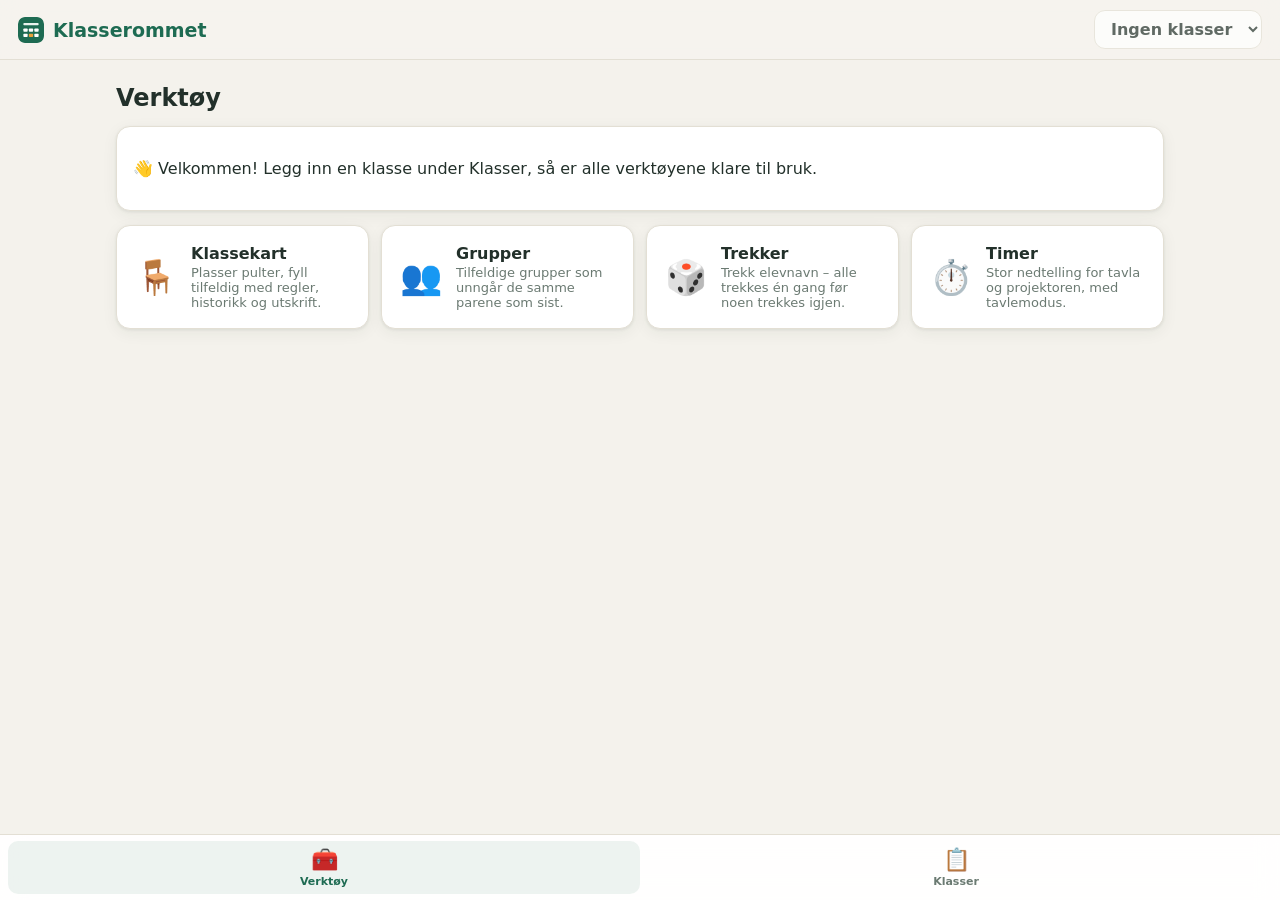
==== index.html @ f8b370c9 "Klasserommet v1: klassekart med historikk, grupper, trekker, timer PWA uten backend – alle elevdata " ====
<!doctype html>
<html lang="nb">
<head>
<meta charset="utf-8">
<title>Klasserommet</title>
<meta name="viewport" content="width=device-width, initial-scale=1, viewport-fit=cover">
<meta name="theme-color" content="#1e6b52">
<meta name="description" content="Verktøykasse for lærere: klassekart med historikk, grupper, navnetrekking og timer. Alt lagres lokalt på enheten.">
<link rel="manifest" href="manifest.webmanifest">
<link rel="icon" href="icons/favicon.svg" type="image/svg+xml">
<link rel="apple-touch-icon" href="icons/icon-180.png">
<meta name="apple-mobile-web-app-capable" content="yes">
<meta name="mobile-web-app-capable" content="yes">
<meta name="apple-mobile-web-app-status-bar-style" content="default">
<meta name="apple-mobile-web-app-title" content="Klasserommet">
<link rel="stylesheet" href="styles.css">
</head>
<body>
<header class="app-header no-print">
  <a class="brand" href="#/verktoy"><img class="brand-mark" src="icons/favicon.svg" alt="">Klasserommet</a>
  <select id="classPicker" class="class-picker" aria-label="Velg klasse"></select>
</header>
<main id="view"></main>
<nav class="tabbar no-print">
  <a href="#/verktoy" data-tab="verktoy"><span class="tab-ico">🧰</span>Verktøy</a>
  <a href="#/klasser" data-tab="klasser"><span class="tab-ico">📋</span>Klasser</a>
</nav>
<script type="module" src="js/app.js"></script>
</body>
</html>
---- styles.css ----
* { box-sizing: border-box; }

:root {
  --bg: #f4f2ec;
  --panel: #ffffff;
  --ink: #22302a;
  --muted: #6b7a72;
  --line: #e3dfd4;
  --brand: #1e6b52;
  --accent: #e8a13a;
  --danger: #c0442c;
  --gridline: rgba(30, 60, 45, .05);
  --radius: 14px;
  --shadow: 0 1px 3px rgba(30, 50, 40, .08), 0 4px 16px rgba(30, 50, 40, .06);
}

html, body { margin: 0; }

body {
  font-family: -apple-system, BlinkMacSystemFont, 'Segoe UI', system-ui, sans-serif;
  background: var(--bg);
  color: var(--ink);
  -webkit-font-smoothing: antialiased;
  -webkit-tap-highlight-color: transparent;
}

button { font-family: inherit; }
h2, h3, h4 { margin: 0 0 8px; }

/* ---------- Ramme ---------- */

.app-header {
  position: sticky;
  top: 0;
  display: flex;
  align-items: center;
  justify-content: space-between;
  gap: 12px;
  padding: calc(10px + env(safe-area-inset-top)) 18px 10px;
  background: rgba(246, 244, 238, .92);
  backdrop-filter: blur(12px);
  -webkit-backdrop-filter: blur(12px);
  border-bottom: 1px solid var(--line);
  z-index: 40;
}

.brand {
  display: flex;
  align-items: center;
  gap: 9px;
  font-weight: 800;
  font-size: 19px;
  color: var(--brand);
  text-decoration: none;
}

.brand-mark { width: 26px; height: 26px; border-radius: 7px; }

.class-picker {
  padding: 8px 12px;
  border: 1px solid var(--line);
  border-radius: 11px;
  font: inherit;
  font-weight: 600;
  background: #fff;
  color: var(--ink);
  max-width: 46vw;
}

main {
  max-width: 1080px;
  margin: 0 auto;
  padding: 18px 16px calc(96px + env(safe-area-inset-bottom));
}

.tabbar {
  position: fixed;
  left: 0;
  right: 0;
  bottom: 0;
  display: flex;
  background: rgba(255, 255, 255, .93);
  backdrop-filter: blur(12px);
  -webkit-backdrop-filter: blur(12px);
  border-top: 1px solid var(--line);
  padding: 6px 8px calc(6px + env(safe-area-inset-bottom));
  z-index: 40;
}

.tabbar a {
  flex: 1;
  display: flex;
  flex-direction: column;
  align-items: center;
  gap: 2px;
  text-decoration: none;
  color: var(--muted);
  font-size: 11px;
  font-weight: 600;
  padding: 6px 0;
  border-radius: 10px;
}

.tab-ico { font-size: 22px; line-height: 1.2; }
.tabbar a.active { color: var(--brand); background: rgba(30, 107, 82, .08); }

/* ---------- Byggeklosser ---------- */

.view-head {
  display: flex;
  justify-content: space-between;
  align-items: center;
  gap: 12px;
  margin: 6px 0 14px;
  flex-wrap: wrap;
}

.view-head h2 { margin: 0; font-size: 24px; }

.panel {
  background: var(--panel);
  border: 1px solid var(--line);
  border-radius: var(--radius);
  padding: 16px;
  box-shadow: var(--shadow);
  margin-bottom: 14px;
}

.btn {
  display: inline-flex;
  align-items: center;
  justify-content: center;
  gap: 6px;
  padding: 9px 16px;
  border-radius: 11px;
  border: 1px solid var(--line);
  background: #fff;
  color: var(--ink);
  font-size: 14.5px;
  font-weight: 600;
  cursor: pointer;
  transition: transform .15s, opacity .15s;
  white-space: nowrap;
}

.btn:active { transform: scale(.97); }
.btn.primary { background: var(--brand); color: #fff; border-color: transparent; }
.btn.danger { color: var(--danger); border-color: rgba(192, 68, 44, .4); }
.btn.big { font-size: 18px; padding: 14px 26px; }
.btn.small { padding: 4px 10px; font-size: 13px; }
.btn[disabled] { opacity: .45; pointer-events: none; }
a.btn { text-decoration: none; }

.input {
  padding: 10px 12px;
  border: 1px solid var(--line);
  border-radius: 11px;
  font: inherit;
  background: #fff;
  color: var(--ink);
  min-width: 0;
}

textarea.input { width: 100%; resize: vertical; }

.seg {
  display: inline-flex;
  background: #eae7de;
  border-radius: 12px;
  padding: 3px;
  gap: 2px;
}

.seg-btn {
  border: none;
  background: transparent;
  padding: 8px 14px;
  border-radius: 9px;
  font-weight: 600;
  font-size: 14px;
  color: var(--muted);
  cursor: pointer;
}

.seg-btn.active { background: #fff; color: var(--ink); box-shadow: 0 1px 2px rgba(0, 0, 0, .08); }

.row { display: flex; gap: 8px; align-items: center; }
.row.wrap { flex-wrap: wrap; }
.row.spread { justify-content: space-between; }
.row.center { justify-content: center; flex-wrap: wrap; }
.form-col { display: flex; flex-direction: column; gap: 10px; }

.chips { display: flex; flex-wrap: wrap; gap: 8px; margin-top: 8px; }

.chip {
  padding: 8px 14px;
  border-radius: 999px;
  border: 1px solid var(--line);
  background: #fff;
  color: var(--ink);
  font-size: 14px;
  font-weight: 500;
  cursor: pointer;
}

.chip.absent { opacity: .45; text-decoration: line-through; }
.chip.done { background: var(--brand); color: #fff; border-color: transparent; opacity: .75; }

.stepper { display: inline-flex; align-items: center; gap: 2px; }
.stepper-val { min-width: 38px; text-align: center; font-weight: 800; font-size: 18px; }

.muted { color: var(--muted); }
.small { font-size: 13px; }

.toolbar {
  display: flex;
  flex-wrap: wrap;
  gap: 8px;
  align-items: center;
  margin-bottom: 10px;
}

.contextbar {
  display: flex;
  gap: 10px;
  align-items: center;
  flex-wrap: wrap;
  background: #fff7e8;
  border: 1px solid #ecd9b0;
  border-radius: 12px;
  padding: 8px 12px;
  margin-bottom: 10px;
  font-size: 14px;
}

.linklike {
  background: none;
  border: none;
  color: var(--brand);
  font: inherit;
  font-weight: 600;
  cursor: pointer;
  padding: 6px 2px;
  margin: 2px 0 10px;
}

.rules .rule { padding: 6px 0; border-bottom: 1px dashed var(--line); }
.rules .rule:last-child { border-bottom: none; }

.hist-item {
  display: flex;
  justify-content: space-between;
  align-items: center;
  width: 100%;
  padding: 13px 15px;
  background: #fff;
  border: 1px solid var(--line);
  border-radius: 12px;
  margin-bottom: 8px;
  cursor: pointer;
  font: inherit;
  font-weight: 600;
  text-align: left;
}

.hist-row { padding: 9px 0; border-bottom: 1px solid var(--line); }
.hist-row:last-child { border-bottom: none; }

.empty { text-align: center; padding: 44px 20px; }
.empty-icon { font-size: 40px; margin-bottom: 8px; }
.empty .btn { margin-top: 14px; }

.toast {
  position: fixed;
  left: 50%;
  bottom: calc(92px + env(safe-area-inset-bottom));
  transform: translateX(-50%) translateY(8px);
  background: var(--ink);
  color: #fff;
  padding: 10px 18px;
  border-radius: 999px;
  font-size: 14px;
  font-weight: 500;
  opacity: 0;
  transition: .25s;
  z-index: 100;
  max-width: 88vw;
  text-align: center;
}

.toast.show { opacity: 1; transform: translateX(-50%) translateY(0); }

/* ---------- Verktøy-hub ---------- */

.tool-grid {
  display: grid;
  grid-template-columns: repeat(auto-fill, minmax(230px, 1fr));
  gap: 12px;
}

.tool-card {
  display: flex;
  gap: 14px;
  align-items: center;
  text-decoration: none;
  color: var(--ink);
  margin-bottom: 0;
  padding: 18px;
}

.tool-card:active { transform: scale(.98); }
.tool-ico { font-size: 34px; line-height: 1; }
.tool-info { display: flex; flex-direction: column; gap: 2px; }

.toolnav {
  display: flex;
  gap: 10px;
  align-items: center;
  flex-wrap: wrap;
  margin: 2px 0 12px;
}

.toolnav a.seg-btn { text-decoration: none; }

/* ---------- Klassekart ---------- */

.board-wrap {
  position: relative;
  overflow: hidden;
  border-radius: var(--radius);
  border: 1px solid var(--line);
  background: #edf0e8;
}

.board {
  position: relative;
  transform-origin: top left;
  background-image:
    linear-gradient(var(--gridline) 1px, transparent 1px),
    linear-gradient(90deg, var(--gridline) 1px, transparent 1px);
  background-size: 32px 32px;
}

.board-front {
  position: absolute;
  top: 14px;
  left: 25%;
  width: 50%;
  height: 30px;
  background: #2e5c49;
  color: #dfe9e2;
  border-radius: 8px;
  display: flex;
  align-items: center;
  justify-content: center;
  font-size: 12px;
  font-weight: 600;
  letter-spacing: .35em;
  text-indent: .35em;
}

.desk {
  position: absolute;
  width: 110px;
  height: 64px;
  background: #fff;
  border: 1.5px solid #c9d3cb;
  border-radius: 10px;
  display: flex;
  align-items: center;
  justify-content: center;
  text-align: center;
  font-size: 14px;
  font-weight: 600;
  color: var(--ink);
  box-shadow: 0 1px 2px rgba(20, 40, 30, .08);
  cursor: grab;
  touch-action: none;
  user-select: none;
  -webkit-user-select: none;
  padding: 4px;
}

.desk-name {
  overflow: hidden;
  display: -webkit-box;
  -webkit-line-clamp: 2;
  -webkit-box-orient: vertical;
  line-height: 1.15;
}

.desk.free { border-style: dashed; color: var(--muted); font-weight: 400; background: rgba(255, 255, 255, .55); }
.desk.sel { border-color: var(--accent); box-shadow: 0 0 0 3px rgba(232, 161, 58, .35); }
.desk.snap { border-color: var(--brand); box-shadow: 0 0 0 3px rgba(30, 107, 82, .25); }
.board-wrap.readonly .desk { cursor: default; }

.tip { margin-top: 10px; font-size: 13px; }

/* ---------- Grupper ---------- */

.groups-grid {
  display: grid;
  grid-template-columns: repeat(auto-fill, minmax(210px, 1fr));
  gap: 12px;
}

.group-card { margin-bottom: 0; }
.group-card h3 { margin: 0 0 8px; font-size: 16px; color: var(--brand); }
.group-card ul { margin: 0; padding-left: 20px; line-height: 1.75; }

/* ---------- Trekker ---------- */

.draw-panel { text-align: center; padding: 28px 16px; }

.draw-display {
  font-size: clamp(40px, 8vw, 96px);
  font-weight: 800;
  min-height: 1.3em;
  margin-bottom: 18px;
  color: var(--brand);
  word-break: break-word;
}

/* ---------- Timer ---------- */

.timer-view {
  display: flex;
  flex-direction: column;
  align-items: center;
  gap: 20px;
  padding-top: 24px;
}

.timer-digits {
  font-size: clamp(80px, 18vw, 220px);
  font-weight: 800;
  font-variant-numeric: tabular-nums;
  line-height: 1;
  letter-spacing: .02em;
  color: var(--ink);
}

.timer-digits.urgent { color: var(--danger); }
.timer-digits.done { animation: blink 1s steps(2, start) infinite; color: var(--danger); }

@keyframes blink { to { visibility: hidden; } }

.timer-view.full {
  position: fixed;
  inset: 0;
  z-index: 60;
  margin: 0;
  padding: 0;
  justify-content: center;
  background: #14231d;
}

.timer-view.full .timer-digits { color: #f2f6f1; font-size: clamp(120px, 26vw, 400px); }
.timer-view.full .btn { background: rgba(255, 255, 255, .12); color: #fff; border-color: transparent; }
.timer-view.full .btn.primary { background: var(--brand); }

.timer-exit {
  position: absolute;
  top: calc(14px + env(safe-area-inset-top));
  right: 18px;
}

/* ---------- Utskrift ---------- */

.print-caption { display: none; }

@media print {
  body.print-mode .app-header,
  body.print-mode .tabbar,
  body.print-mode .no-print,
  body.print-mode .tip { display: none !important; }
  body.print-mode main { padding: 0; max-width: none; }
  body.print-mode .print-caption {
    display: block;
    font-size: 20px;
    font-weight: 700;
    margin: 0 0 12px;
  }
  body.print-mode .panel { box-shadow: none; border-color: #bbb; break-inside: avoid; }
  body.print-mode .board-wrap {
    height: auto !important;
    overflow: visible;
    border: none;
    background: #fff;
  }
  body.print-mode .board { transform: scale(.73) !important; background: none; }
  body.print-mode .desk { box-shadow: none; }
}
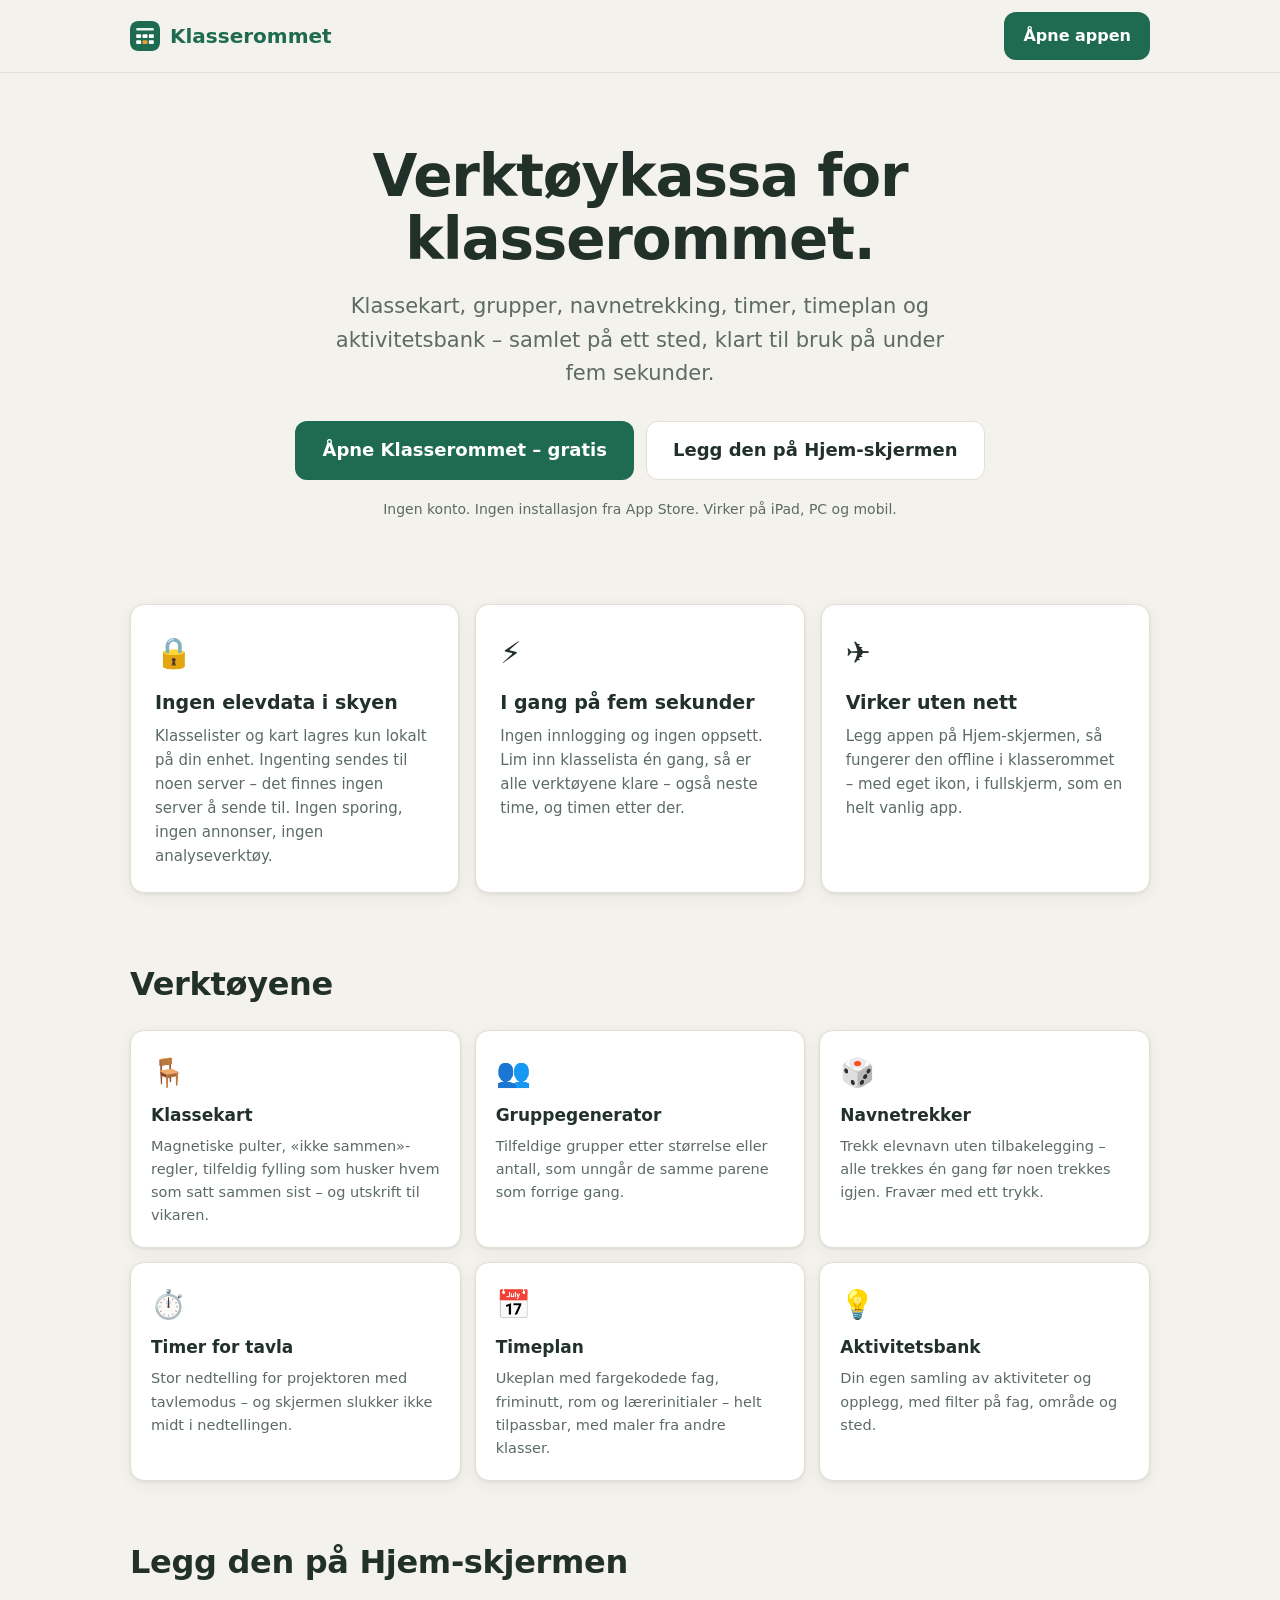
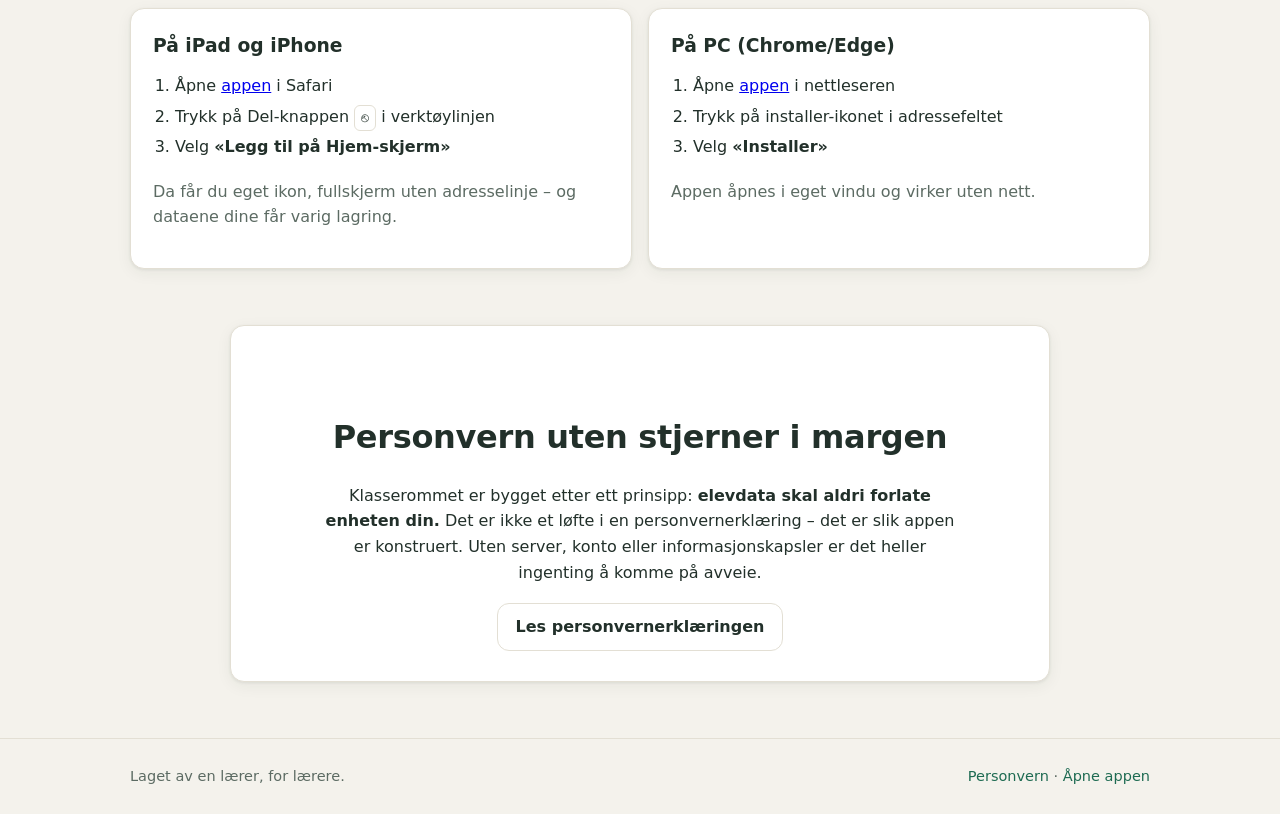
==== commit 0e92566d: "Ekte nettside: forside på roten, appen på /app/ - Landingsside med hero, USP-er, verktøyoversikt og " ====
--- a/index.html
+++ b/index.html
@@ -2,29 +2,118 @@
 <html lang="nb">
 <head>
 <meta charset="utf-8">
-<title>Klasserommet</title>
-<meta name="viewport" content="width=device-width, initial-scale=1, viewport-fit=cover">
+<title>Klasserommet – verktøykassa for lærere</title>
+<meta name="viewport" content="width=device-width, initial-scale=1">
+<meta name="description" content="Klassekart, gruppegenerator, navnetrekking, timer, timeplan og aktivitetsbank – uten innlogging, og uten at elevdata noen gang forlater enheten din. Gratis for lærere.">
+<link rel="canonical" href="https://klasserommet.vercel.app/">
+<meta property="og:title" content="Klasserommet – verktøykassa for lærere">
+<meta property="og:description" content="Klassekart, grupper, trekking, timer og timeplan. Ingen innlogging. Ingen elevdata i skyen.">
+<meta property="og:image" content="https://klasserommet.vercel.app/og.png">
+<meta property="og:url" content="https://klasserommet.vercel.app/">
+<meta property="og:type" content="website">
 <meta name="theme-color" content="#1e6b52">
-<meta name="description" content="Verktøykasse for lærere: klassekart med historikk, grupper, navnetrekking og timer. Alt lagres lokalt på enheten.">
-<link rel="manifest" href="manifest.webmanifest">
-<link rel="icon" href="icons/favicon.svg" type="image/svg+xml">
-<link rel="apple-touch-icon" href="icons/icon-180.png">
-<meta name="apple-mobile-web-app-capable" content="yes">
-<meta name="mobile-web-app-capable" content="yes">
-<meta name="apple-mobile-web-app-status-bar-style" content="default">
-<meta name="apple-mobile-web-app-title" content="Klasserommet">
-<link rel="stylesheet" href="styles.css">
+<link rel="icon" href="/app/icons/favicon.svg" type="image/svg+xml">
+<link rel="icon" href="/favicon-48.png" type="image/png" sizes="48x48">
+<link rel="stylesheet" href="/landing.css">
+<script src="/landing.js" defer></script>
 </head>
 <body>
-<header class="app-header no-print">
-  <a class="brand" href="#/verktoy"><img class="brand-mark" src="icons/favicon.svg" alt="">Klasserommet</a>
-  <select id="classPicker" class="class-picker" aria-label="Velg klasse"></select>
+<header class="site-header">
+  <div class="wrap row-between">
+    <a class="logo" href="/"><img src="/app/icons/favicon.svg" alt="">Klasserommet</a>
+    <a class="btn primary" href="/app/">Åpne appen</a>
+  </div>
 </header>
-<main id="view"></main>
-<nav class="tabbar no-print">
-  <a href="#/verktoy" data-tab="verktoy"><span class="tab-ico">🧰</span>Verktøy</a>
-  <a href="#/klasser" data-tab="klasser"><span class="tab-ico">📋</span>Klasser</a>
-</nav>
-<script type="module" src="js/app.js"></script>
+
+<main>
+  <section class="hero wrap">
+    <h1>Verktøykassa for klasserommet.</h1>
+    <p class="lead">Klassekart, grupper, navnetrekking, timer, timeplan og aktivitetsbank –
+    samlet på ett sted, klart til bruk på under fem sekunder.</p>
+    <div class="cta-row">
+      <a class="btn primary big" href="/app/">Åpne Klasserommet – gratis</a>
+      <a class="btn big" href="#installer">Legg den på Hjem-skjermen</a>
+    </div>
+    <p class="fineprint">Ingen konto. Ingen installasjon fra App Store. Virker på iPad, PC og mobil.</p>
+  </section>
+
+  <section class="wrap usp-grid">
+    <div class="usp">
+      <span class="usp-ico">🔒</span>
+      <h2>Ingen elevdata i skyen</h2>
+      <p>Klasselister og kart lagres kun lokalt på din enhet. Ingenting sendes til noen server –
+      det finnes ingen server å sende til. Ingen sporing, ingen annonser, ingen analyseverktøy.</p>
+    </div>
+    <div class="usp">
+      <span class="usp-ico">⚡</span>
+      <h2>I gang på fem sekunder</h2>
+      <p>Ingen innlogging og ingen oppsett. Lim inn klasselista én gang, så er alle verktøyene klare –
+      også neste time, og timen etter der.</p>
+    </div>
+    <div class="usp">
+      <span class="usp-ico">✈️</span>
+      <h2>Virker uten nett</h2>
+      <p>Legg appen på Hjem-skjermen, så fungerer den offline i klasserommet – med eget ikon,
+      i fullskjerm, som en helt vanlig app.</p>
+    </div>
+  </section>
+
+  <section class="wrap">
+    <h2 class="section-title">Verktøyene</h2>
+    <div class="tools-grid">
+      <a class="tool" href="/klassekart"><span>🪑</span><strong>Klassekart</strong>
+        <p>Magnetiske pulter, «ikke sammen»-regler, tilfeldig fylling som husker hvem som satt sammen sist – og utskrift til vikaren.</p></a>
+      <a class="tool" href="/gruppegenerator"><span>👥</span><strong>Gruppegenerator</strong>
+        <p>Tilfeldige grupper etter størrelse eller antall, som unngår de samme parene som forrige gang.</p></a>
+      <a class="tool" href="/navnetrekker"><span>🎲</span><strong>Navnetrekker</strong>
+        <p>Trekk elevnavn uten tilbakelegging – alle trekkes én gang før noen trekkes igjen. Fravær med ett trykk.</p></a>
+      <div class="tool"><span>⏱️</span><strong>Timer for tavla</strong>
+        <p>Stor nedtelling for projektoren med tavlemodus – og skjermen slukker ikke midt i nedtellingen.</p></div>
+      <div class="tool"><span>📅</span><strong>Timeplan</strong>
+        <p>Ukeplan med fargekodede fag, friminutt, rom og lærerinitialer – helt tilpassbar, med maler fra andre klasser.</p></div>
+      <div class="tool"><span>💡</span><strong>Aktivitetsbank</strong>
+        <p>Din egen samling av aktiviteter og opplegg, med filter på fag, område og sted.</p></div>
+    </div>
+  </section>
+
+  <section class="wrap install" id="installer">
+    <h2 class="section-title">Legg den på Hjem-skjermen</h2>
+    <div class="install-cols">
+      <div>
+        <h3>På iPad og iPhone</h3>
+        <ol>
+          <li>Åpne <a href="/app/">appen</a> i Safari</li>
+          <li>Trykk på Del-knappen <span class="key">⎋</span> i verktøylinjen</li>
+          <li>Velg <strong>«Legg til på Hjem-skjerm»</strong></li>
+        </ol>
+        <p class="muted">Da får du eget ikon, fullskjerm uten adresselinje – og dataene dine får varig lagring.</p>
+      </div>
+      <div>
+        <h3>På PC (Chrome/Edge)</h3>
+        <ol>
+          <li>Åpne <a href="/app/">appen</a> i nettleseren</li>
+          <li>Trykk på installer-ikonet i adressefeltet</li>
+          <li>Velg <strong>«Installer»</strong></li>
+        </ol>
+        <p class="muted">Appen åpnes i eget vindu og virker uten nett.</p>
+      </div>
+    </div>
+  </section>
+
+  <section class="wrap privacy-note">
+    <h2 class="section-title">Personvern uten stjerner i margen</h2>
+    <p>Klasserommet er bygget etter ett prinsipp: <strong>elevdata skal aldri forlate enheten din.</strong>
+    Det er ikke et løfte i en personvernerklæring – det er slik appen er konstruert. Uten server,
+    konto eller informasjonskapsler er det heller ingenting å komme på avveie.</p>
+    <a class="btn" href="/personvern">Les personvernerklæringen</a>
+  </section>
+</main>
+
+<footer class="site-footer">
+  <div class="wrap row-between">
+    <span>Laget av en lærer, for lærere.</span>
+    <nav><a href="/personvern">Personvern</a> · <a href="/app/">Åpne appen</a></nav>
+  </div>
+</footer>
 </body>
 </html>
--- a/landing.css
+++ b/landing.css
@@ -0,0 +1,180 @@
+* { box-sizing: border-box; }
+
+:root {
+  --bg: #f4f2ec;
+  --panel: #ffffff;
+  --ink: #22302a;
+  --muted: #5c6b63;
+  --line: #e3dfd4;
+  --brand: #1e6b52;
+  --brand-strong: #17553f;
+  --accent: #e8a13a;
+  --radius: 14px;
+  --shadow: 0 1px 3px rgba(30, 50, 40, .08), 0 4px 16px rgba(30, 50, 40, .06);
+}
+
+html, body { margin: 0; }
+
+body {
+  font-family: -apple-system, BlinkMacSystemFont, 'Segoe UI', system-ui, sans-serif;
+  background: var(--bg);
+  color: var(--ink);
+  -webkit-font-smoothing: antialiased;
+  line-height: 1.6;
+}
+
+.wrap { max-width: 1060px; margin: 0 auto; padding: 0 20px; }
+.row-between { display: flex; align-items: center; justify-content: space-between; gap: 14px; }
+.muted { color: var(--muted); }
+
+.btn {
+  display: inline-block;
+  padding: 10px 18px;
+  border-radius: 12px;
+  border: 1px solid var(--line);
+  background: #fff;
+  color: var(--ink);
+  font-weight: 600;
+  text-decoration: none;
+  transition: transform .15s, box-shadow .15s, background .15s;
+}
+
+.btn.primary { background: var(--brand); color: #fff; border-color: transparent; }
+.btn.big { font-size: 18px; padding: 14px 26px; }
+
+@media (hover: hover) {
+  .btn:hover { transform: translateY(-1px); box-shadow: var(--shadow); }
+  .btn.primary:hover { background: var(--brand-strong); }
+}
+
+.site-header {
+  position: sticky;
+  top: 0;
+  background: rgba(244, 242, 236, .92);
+  backdrop-filter: blur(12px);
+  -webkit-backdrop-filter: blur(12px);
+  border-bottom: 1px solid var(--line);
+  padding: 12px 0;
+  z-index: 10;
+}
+
+.logo {
+  display: flex;
+  align-items: center;
+  gap: 10px;
+  font-weight: 800;
+  font-size: 20px;
+  color: var(--brand);
+  text-decoration: none;
+}
+
+.logo img { width: 30px; height: 30px; border-radius: 8px; }
+
+.hero { text-align: center; padding: 72px 20px 40px; }
+
+.hero h1 {
+  font-size: clamp(34px, 6vw, 58px);
+  line-height: 1.1;
+  letter-spacing: -0.02em;
+  margin: 0 0 18px;
+}
+
+.lead {
+  font-size: clamp(17px, 2.4vw, 21px);
+  color: var(--muted);
+  max-width: 640px;
+  margin: 0 auto 30px;
+}
+
+.cta-row { display: flex; gap: 12px; justify-content: center; flex-wrap: wrap; }
+.fineprint { color: var(--muted); font-size: 14px; margin-top: 18px; }
+
+.usp-grid {
+  display: grid;
+  grid-template-columns: repeat(auto-fit, minmax(260px, 1fr));
+  gap: 16px;
+  padding-top: 30px;
+  padding-bottom: 10px;
+}
+
+.usp {
+  background: var(--panel);
+  border: 1px solid var(--line);
+  border-radius: var(--radius);
+  box-shadow: var(--shadow);
+  padding: 24px;
+}
+
+.usp-ico { font-size: 30px; }
+.usp h2 { font-size: 19px; margin: 10px 0 6px; }
+.usp p { margin: 0; color: var(--muted); font-size: 15px; }
+
+.section-title { font-size: clamp(24px, 3.6vw, 32px); margin: 56px 0 20px; letter-spacing: -0.01em; }
+
+.tools-grid {
+  display: grid;
+  grid-template-columns: repeat(auto-fit, minmax(280px, 1fr));
+  gap: 14px;
+}
+
+.tool {
+  background: var(--panel);
+  border: 1px solid var(--line);
+  border-radius: var(--radius);
+  box-shadow: var(--shadow);
+  padding: 20px;
+  color: var(--ink);
+  text-decoration: none;
+  transition: transform .15s, box-shadow .15s;
+}
+
+a.tool:hover { transform: translateY(-2px); }
+.tool span { font-size: 28px; display: block; margin-bottom: 6px; }
+.tool strong { font-size: 17px; }
+.tool p { margin: 6px 0 0; color: var(--muted); font-size: 14.5px; }
+
+.install-cols {
+  display: grid;
+  grid-template-columns: repeat(auto-fit, minmax(280px, 1fr));
+  gap: 16px;
+}
+
+.install-cols > div {
+  background: var(--panel);
+  border: 1px solid var(--line);
+  border-radius: var(--radius);
+  box-shadow: var(--shadow);
+  padding: 22px;
+}
+
+.install-cols h3 { margin: 0 0 10px; }
+.install-cols ol { margin: 0; padding-left: 22px; line-height: 1.9; }
+.key { display: inline-block; border: 1px solid var(--line); border-radius: 6px; padding: 0 6px; font-size: 13px; }
+
+.privacy-note {
+  background: var(--panel);
+  border: 1px solid var(--line);
+  border-radius: var(--radius);
+  box-shadow: var(--shadow);
+  padding: 30px;
+  margin: 56px auto;
+  max-width: 820px;
+  text-align: center;
+}
+
+.privacy-note p { max-width: 640px; margin: 0 auto 18px; }
+
+.site-footer {
+  border-top: 1px solid var(--line);
+  padding: 26px 0 calc(26px + env(safe-area-inset-bottom));
+  color: var(--muted);
+  font-size: 14.5px;
+}
+
+.site-footer a { color: var(--brand); text-decoration: none; }
+
+/* Innholdssider (personvern, verktøysider) */
+.page { max-width: 760px; margin: 0 auto; padding: 40px 20px 70px; }
+.page h1 { font-size: clamp(28px, 5vw, 40px); letter-spacing: -0.015em; }
+.page h2 { margin-top: 34px; }
+.page .btn { margin-top: 14px; }
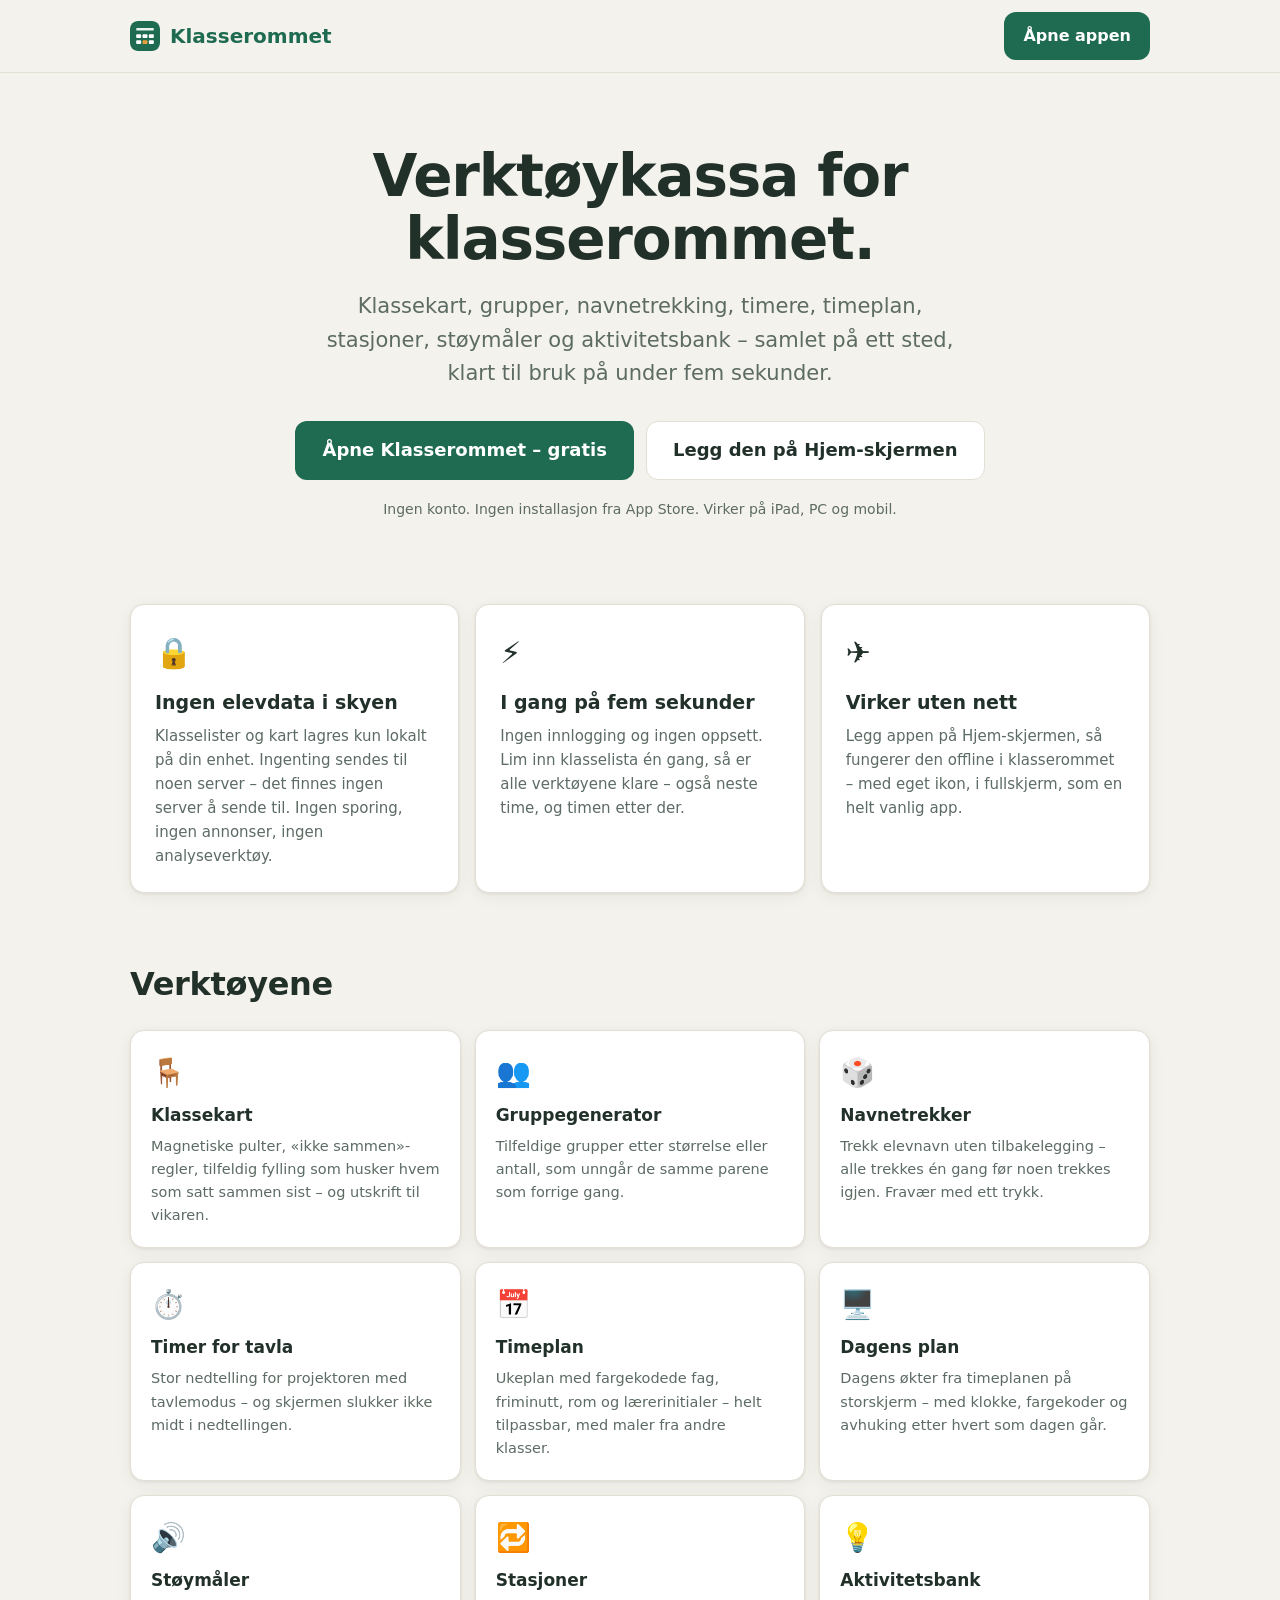
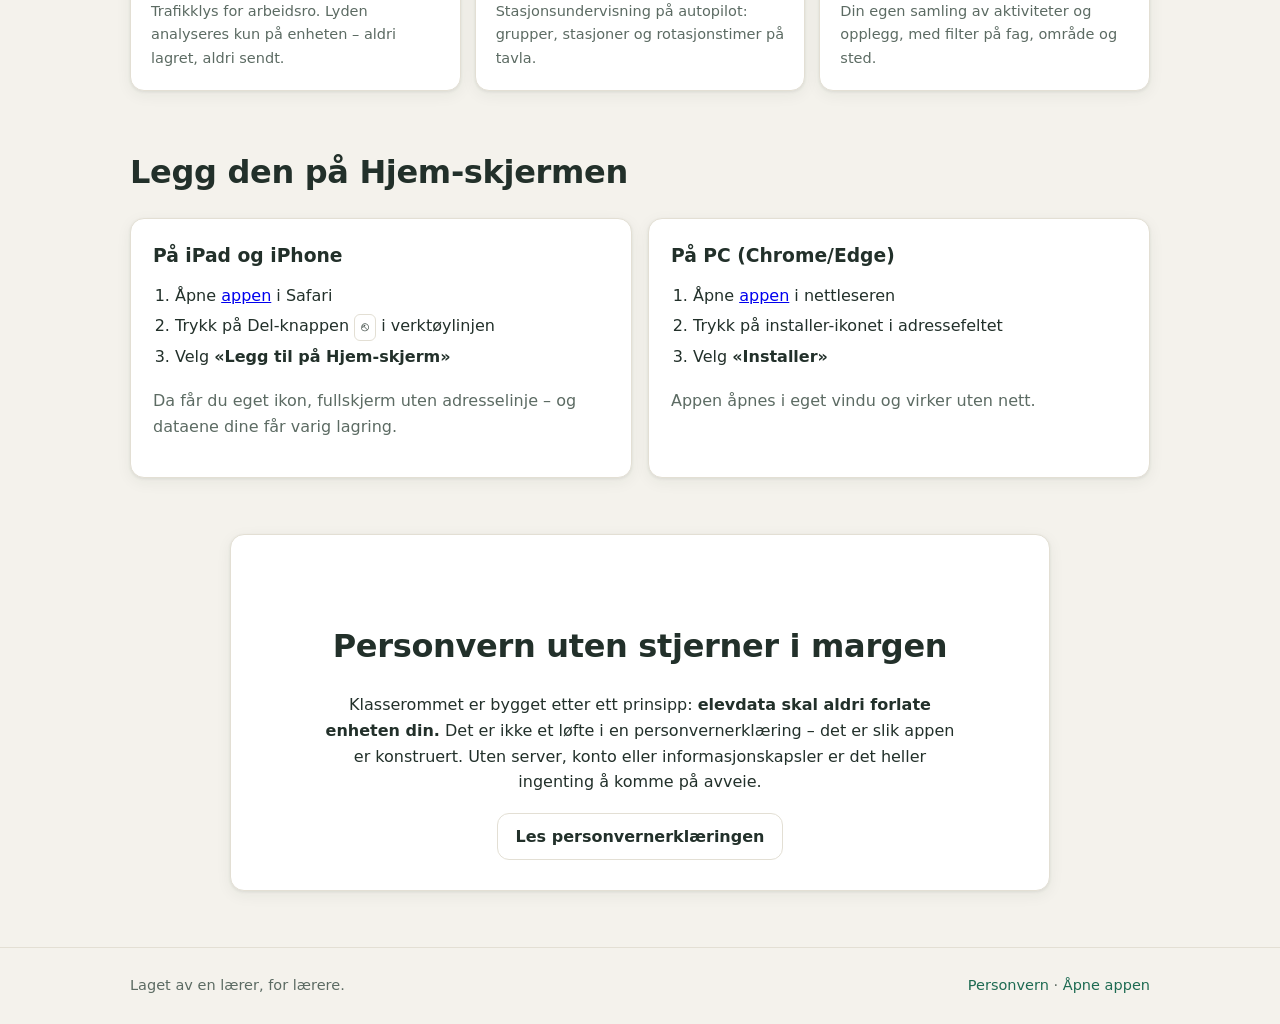
==== commit 9f50ab02: "Nytt verktøy: Stasjoner + forsiden viser alle ni verktøyene - Stasjonsmodus: klassen deles i like ma" ====
--- a/index.html
+++ b/index.html
@@ -5,14 +5,15 @@
 <title>Klasserommet – verktøykassa for lærere</title>
 <meta name="viewport" content="width=device-width, initial-scale=1">
 <meta name="description" content="Klassekart, gruppegenerator, navnetrekking, timer, timeplan og aktivitetsbank – uten innlogging, og uten at elevdata noen gang forlater enheten din. Gratis for lærere.">
-<link rel="canonical" href="https://klasserommet.vercel.app/">
+<link rel="canonical" href="https://klasserommet.app/">
 <meta property="og:title" content="Klasserommet – verktøykassa for lærere">
 <meta property="og:description" content="Klassekart, grupper, trekking, timer og timeplan. Ingen innlogging. Ingen elevdata i skyen.">
-<meta property="og:image" content="https://klasserommet.vercel.app/og.png">
-<meta property="og:url" content="https://klasserommet.vercel.app/">
+<meta property="og:image" content="https://klasserommet.app/og.png">
+<meta property="og:url" content="https://klasserommet.app/">
 <meta property="og:type" content="website">
 <meta name="theme-color" content="#1e6b52">
 <link rel="icon" href="/app/icons/favicon.svg" type="image/svg+xml">
+<link rel="apple-touch-icon" href="/app/icons/icon-180.png">
 <link rel="icon" href="/favicon-48.png" type="image/png" sizes="48x48">
 <link rel="stylesheet" href="/landing.css">
 <script src="/landing.js" defer></script>
@@ -28,8 +29,8 @@
 <main>
   <section class="hero wrap">
     <h1>Verktøykassa for klasserommet.</h1>
-    <p class="lead">Klassekart, grupper, navnetrekking, timer, timeplan og aktivitetsbank –
-    samlet på ett sted, klart til bruk på under fem sekunder.</p>
+    <p class="lead">Klassekart, grupper, navnetrekking, timere, timeplan, stasjoner,
+    støymåler og aktivitetsbank – samlet på ett sted, klart til bruk på under fem sekunder.</p>
     <div class="cta-row">
       <a class="btn primary big" href="/app/">Åpne Klasserommet – gratis</a>
       <a class="btn big" href="#installer">Legg den på Hjem-skjermen</a>
@@ -71,6 +72,12 @@
         <p>Stor nedtelling for projektoren med tavlemodus – og skjermen slukker ikke midt i nedtellingen.</p></div>
       <div class="tool"><span>📅</span><strong>Timeplan</strong>
         <p>Ukeplan med fargekodede fag, friminutt, rom og lærerinitialer – helt tilpassbar, med maler fra andre klasser.</p></div>
+      <div class="tool"><span>🖥️</span><strong>Dagens plan</strong>
+        <p>Dagens økter fra timeplanen på storskjerm – med klokke, fargekoder og avhuking etter hvert som dagen går.</p></div>
+      <div class="tool"><span>🔊</span><strong>Støymåler</strong>
+        <p>Trafikklys for arbeidsro. Lyden analyseres kun på enheten – aldri lagret, aldri sendt.</p></div>
+      <div class="tool"><span>🔁</span><strong>Stasjoner</strong>
+        <p>Stasjonsundervisning på autopilot: grupper, stasjoner og rotasjonstimer på tavla.</p></div>
       <div class="tool"><span>💡</span><strong>Aktivitetsbank</strong>
         <p>Din egen samling av aktiviteter og opplegg, med filter på fag, område og sted.</p></div>
     </div>
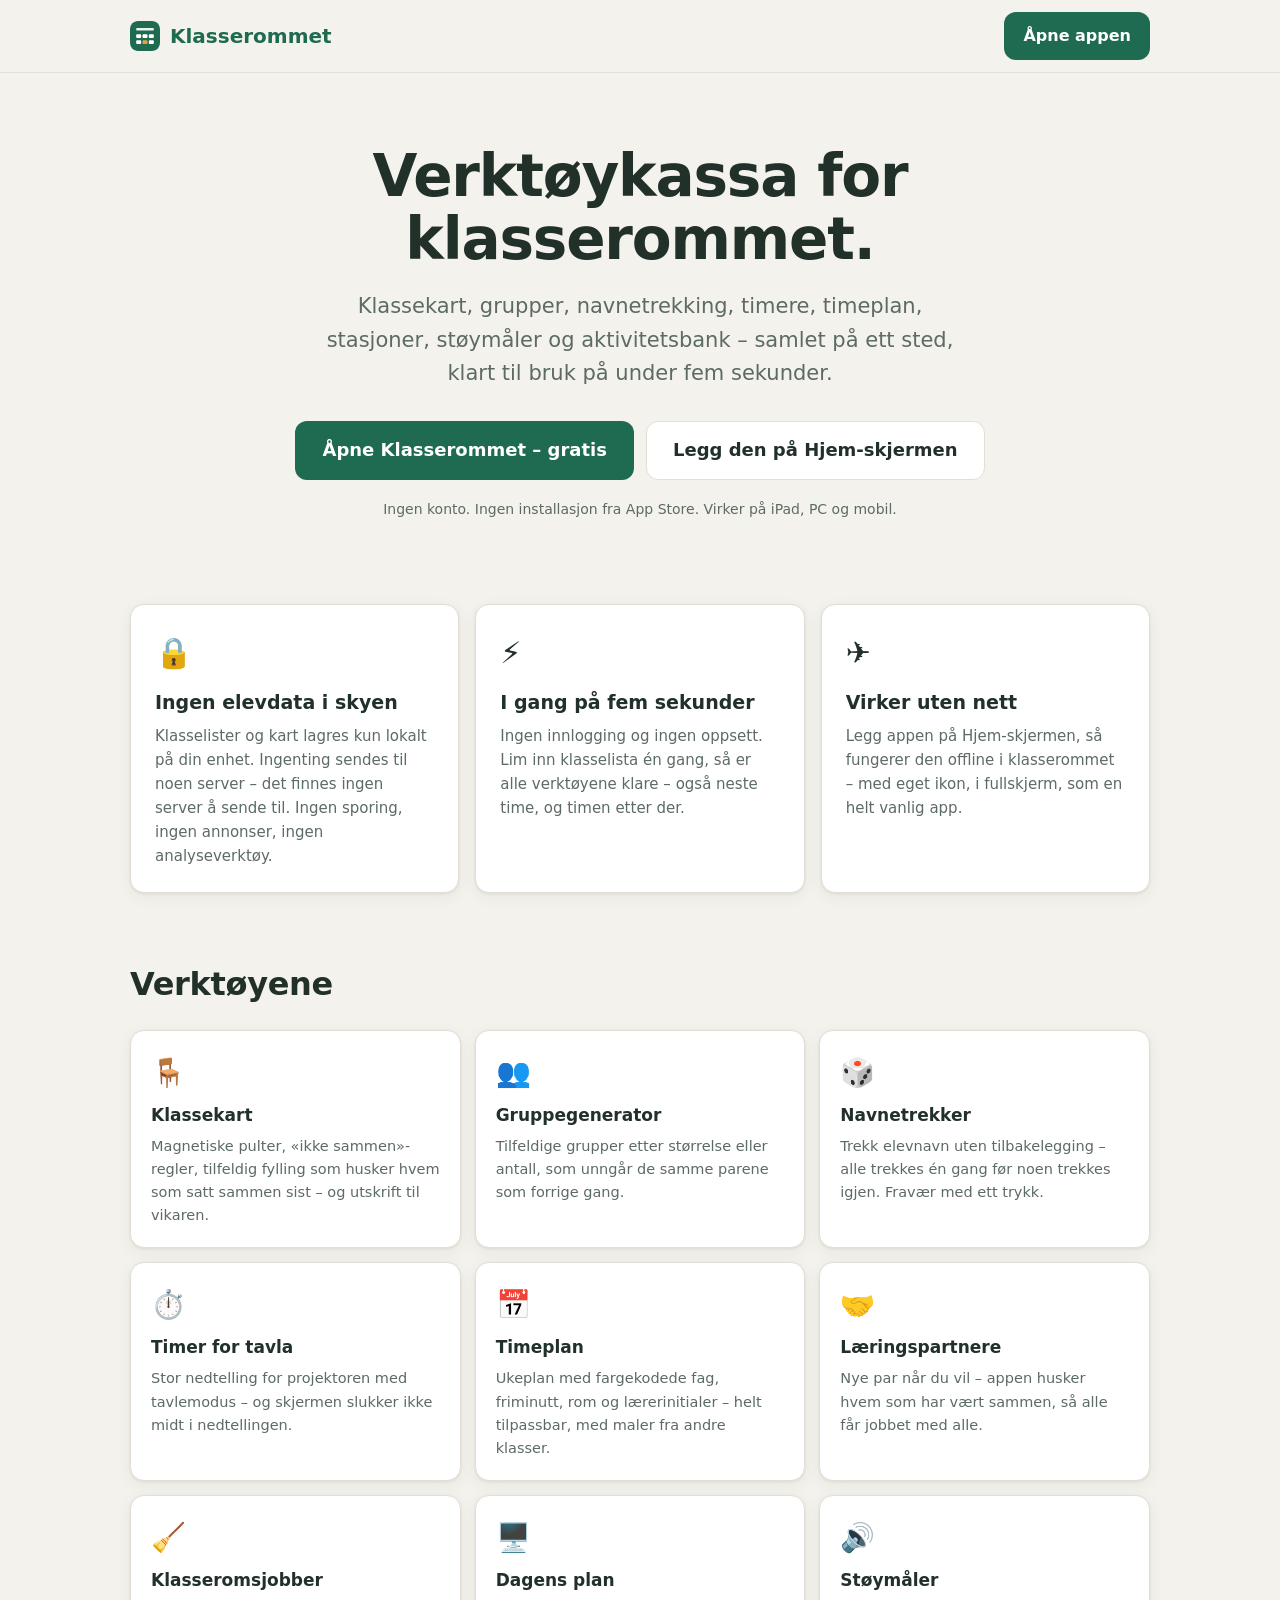
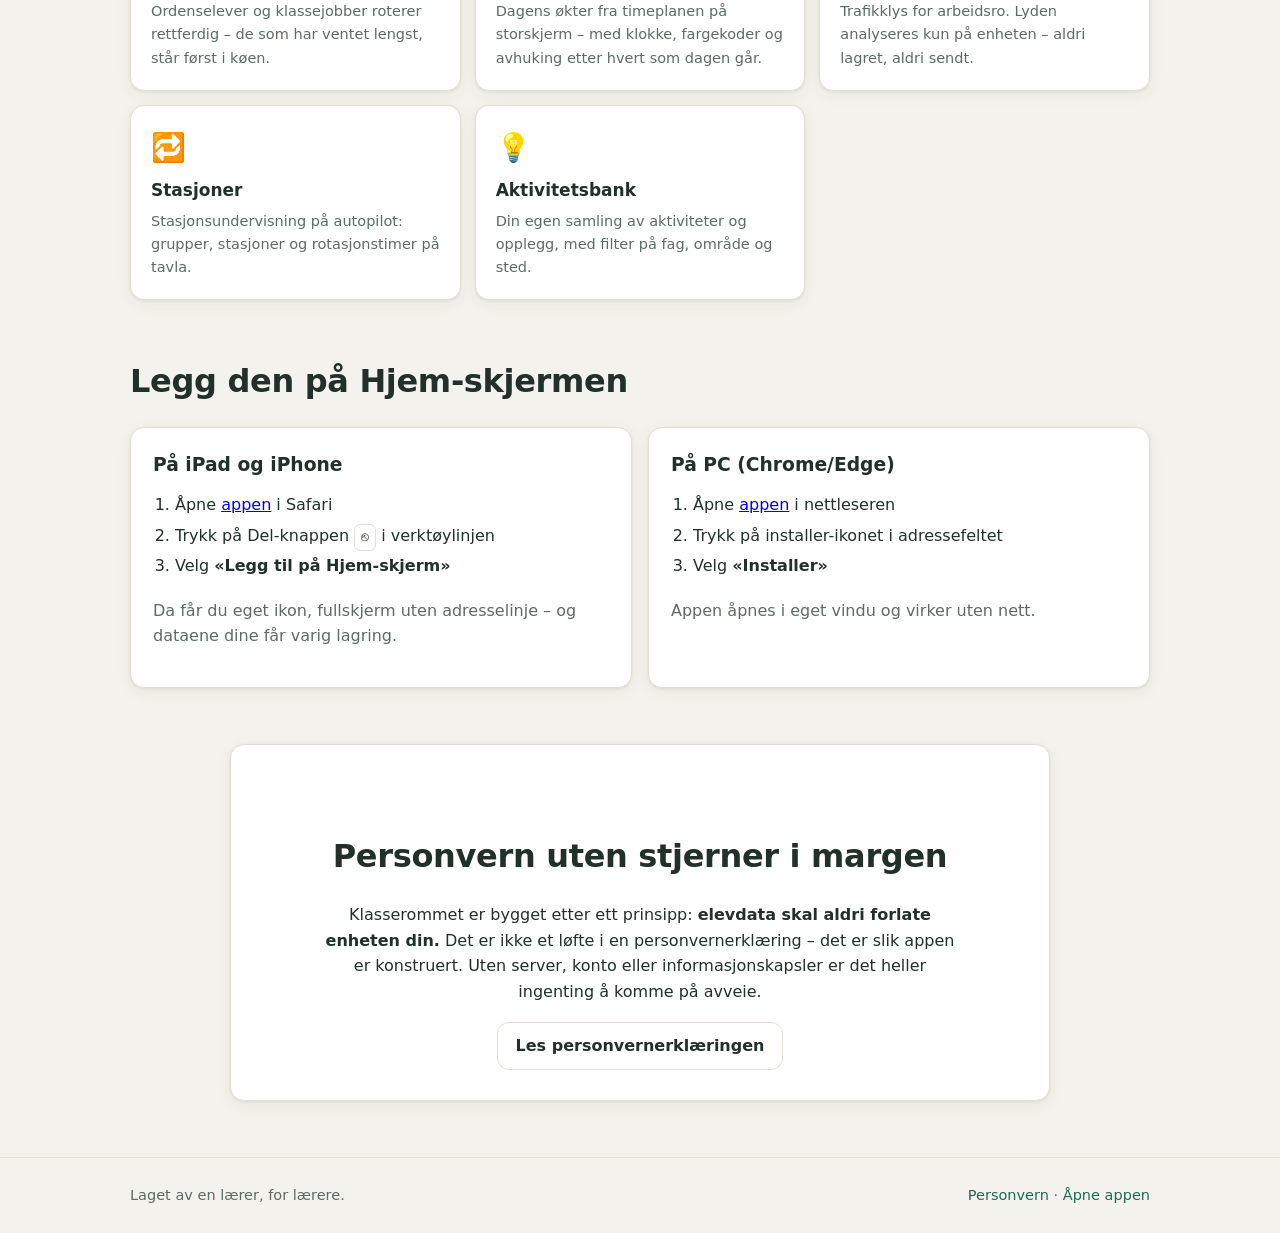
==== commit de9e3f13: "Flere klassekart per klasse + Læringspartnere, Klasseromsjobber og Fremføringsrekkefølge - Flere nav" ====
--- a/index.html
+++ b/index.html
@@ -72,6 +72,10 @@
         <p>Stor nedtelling for projektoren med tavlemodus – og skjermen slukker ikke midt i nedtellingen.</p></div>
       <div class="tool"><span>📅</span><strong>Timeplan</strong>
         <p>Ukeplan med fargekodede fag, friminutt, rom og lærerinitialer – helt tilpassbar, med maler fra andre klasser.</p></div>
+      <div class="tool"><span>🤝</span><strong>Læringspartnere</strong>
+        <p>Nye par når du vil – appen husker hvem som har vært sammen, så alle får jobbet med alle.</p></div>
+      <div class="tool"><span>🧹</span><strong>Klasseromsjobber</strong>
+        <p>Ordenselever og klassejobber roterer rettferdig – de som har ventet lengst, står først i køen.</p></div>
       <div class="tool"><span>🖥️</span><strong>Dagens plan</strong>
         <p>Dagens økter fra timeplanen på storskjerm – med klokke, fargekoder og avhuking etter hvert som dagen går.</p></div>
       <div class="tool"><span>🔊</span><strong>Støymåler</strong>
